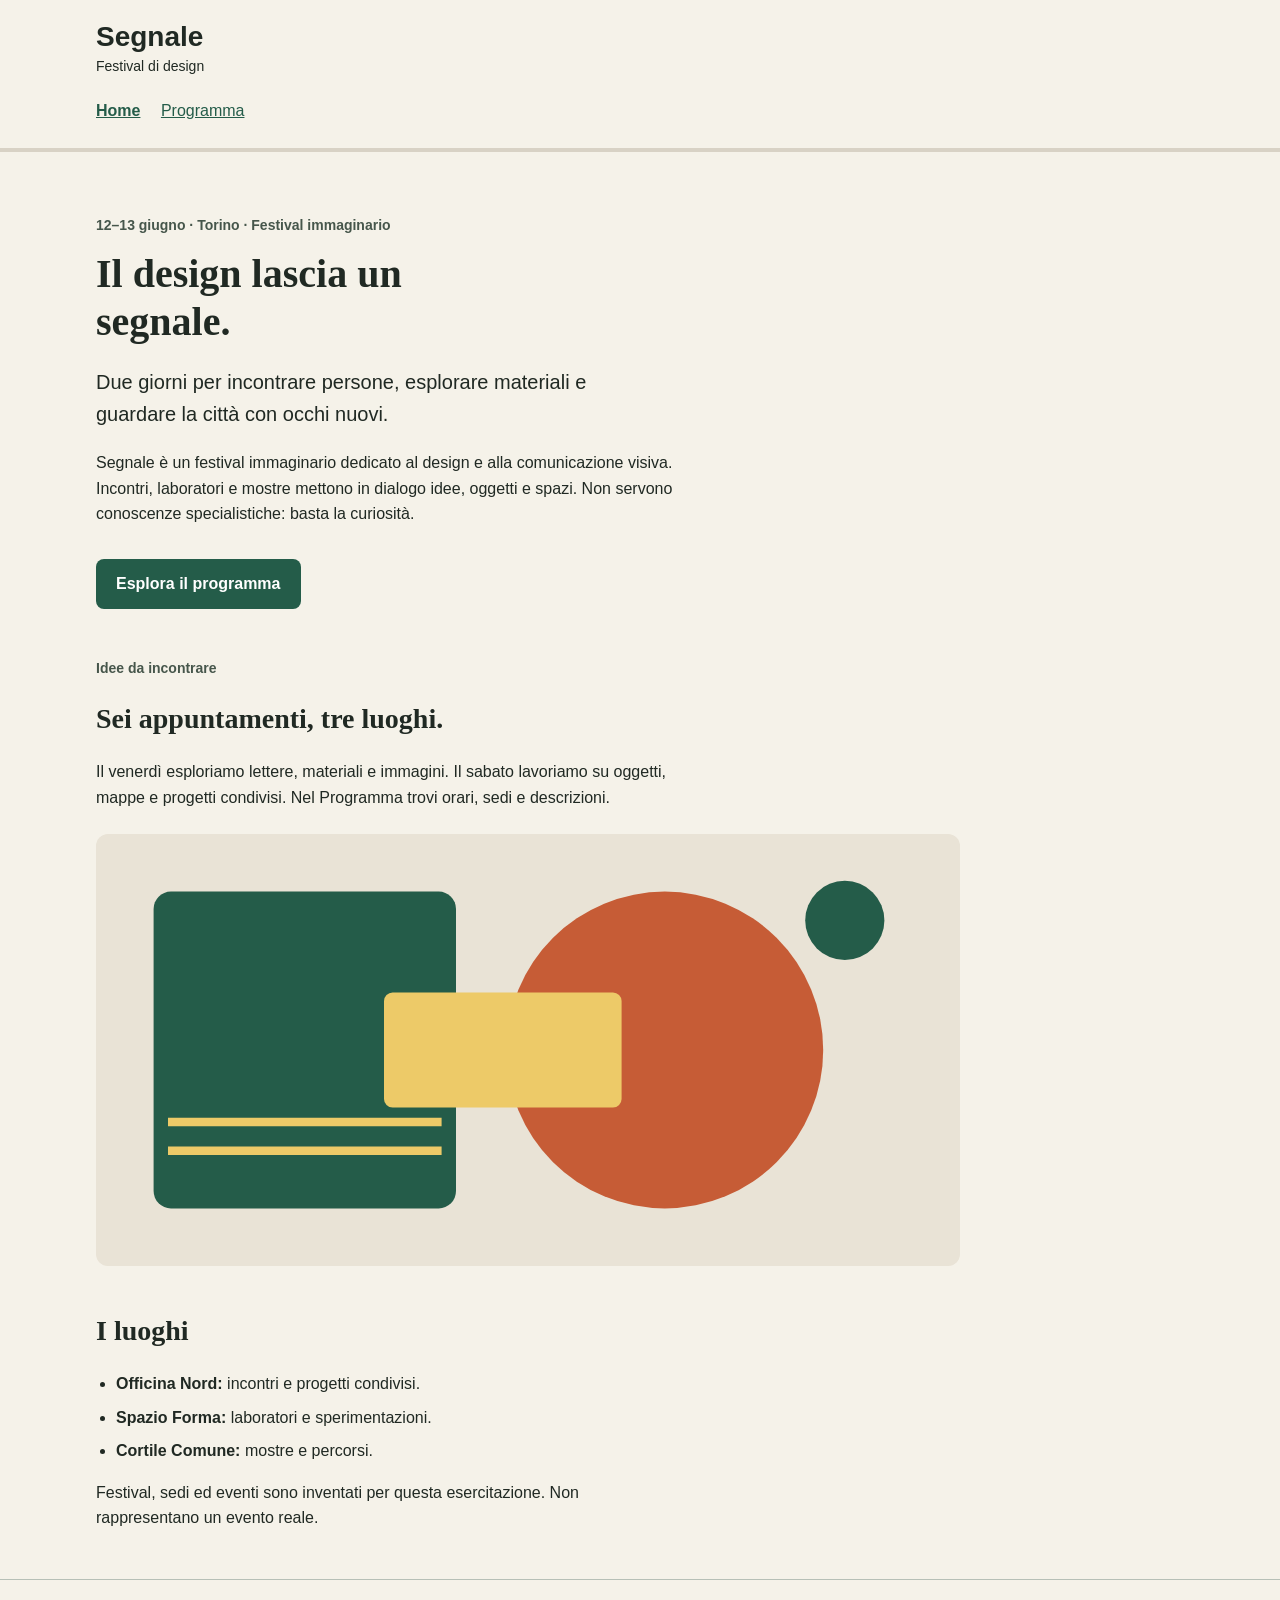
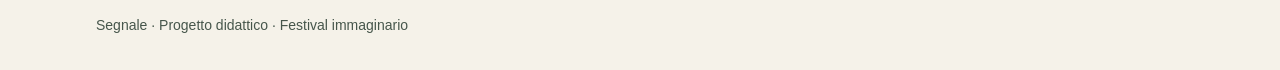
==== index.html @ e47b8af6 "Sito iniziale" ====
<!doctype html>
<html lang="it">
<head>
  <meta charset="utf-8">
  <meta name="viewport" content="width=device-width, initial-scale=1">
  <title>Segnale — Festival di design</title>
  <link rel="stylesheet" href="style.css">
</head>
<body>
  <a class="skip-link" href="#contenuto">Vai al contenuto</a>
  <header class="site-header">
    <div class="container">
      <a class="brand" href="index.html">Segnale<span>Festival di design</span></a>
      <nav aria-label="Navigazione principale">
        <a href="index.html" aria-current="page">Home</a>
        <!-- Da completare: collegare questa voce alla pagina Programma. -->
        <a href="#">Programma</a>
      </nav>
    </div>
  </header>

  <main id="contenuto" class="container">
    <section class="intro" aria-labelledby="titolo-home">
      <p class="eyebrow">12–13 giugno · Torino · Festival immaginario</p>
      <h1 id="titolo-home">Il design lascia un segnale.</h1>
      <p class="lead">Due giorni per incontrare persone, esplorare materiali e guardare la città con occhi nuovi.</p>
      <p class="reading-text">Segnale è un festival immaginario dedicato al design e alla comunicazione visiva. Incontri, laboratori e mostre mettono in dialogo idee, oggetti e spazi. Non servono conoscenze specialistiche: basta la curiosità.</p>
      <!-- Da completare: anche questo collegamento deve aprire il Programma. -->
      <a class="button-link" href="#">Esplora il programma</a>
    </section>

    <section class="content-section" aria-labelledby="titolo-festival">
      <p class="eyebrow">Idee da incontrare</p>
      <h2 id="titolo-festival">Sei appuntamenti, tre luoghi.</h2>
      <p class="reading-text">Il venerdì esploriamo lettere, materiali e immagini. Il sabato lavoriamo su oggetti, mappe e progetti condivisi. Nel Programma trovi orari, sedi e descrizioni.</p>
      <img class="festival-image" src="assets/festival.svg" alt="Composizione geometrica di cerchi e rettangoli nei colori del festival" width="1200" height="600">
    </section>

    <section class="content-section" aria-labelledby="titolo-luoghi">
      <h2 id="titolo-luoghi">I luoghi</h2>
      <ul class="venues">
        <li><strong>Officina Nord:</strong> incontri e progetti condivisi.</li>
        <li><strong>Spazio Forma:</strong> laboratori e sperimentazioni.</li>
        <li><strong>Cortile Comune:</strong> mostre e percorsi.</li>
      </ul>
      <p class="reading-text">Festival, sedi ed eventi sono inventati per questa esercitazione. Non rappresentano un evento reale.</p>
    </section>
  </main>

  <footer class="site-footer"><div class="container"><p>Segnale · Progetto didattico · Festival immaginario</p></div></footer>
</body>
</html>
---- style.css ----
/* Stile iniziale: tipografia, colori e variabili CSS sono già predisposti.
   Lavoreremo su collegamenti, CSS condiviso e disposizione delle schede. */

/* Scelte comuni: ogni regola usa var() per richiamarne il valore. */
:root {
  --colore-primario: #245c49;
  --colore-primario-scuro: #173f32;
  --colore-sfondo: #f5f2e9;
  --colore-testo: #202923;
  --font-testo: Arial, Helvetica, sans-serif;
  --font-titoli: Georgia, "Times New Roman", serif;
}

* {
  box-sizing: border-box;
}

body {
  margin: 0;
  background: var(--colore-sfondo);
  color: var(--colore-testo);
  font-family: var(--font-testo);
  font-size: 1rem;
  line-height: 1.6;
}

a {
  color: var(--colore-primario);
}

a:hover {
  text-decoration-thickness: 3px;
}

a:focus-visible {
  outline: 3px solid var(--colore-testo);
  outline-offset: 4px;
}

.container {
  width: 92%;
  max-width: 68rem;
  margin: 0 auto;
}

.site-header {
  padding: 1.25rem 0;
  border-bottom: 4px solid #d8d2c5;
}

.brand {
  display: inline-block;
  color: var(--colore-testo);
  font-size: 1.75rem;
  font-weight: bold;
  line-height: 1.2;
  text-decoration: none;
}

.brand span {
  display: block;
  margin-top: 0.25rem;
  font-size: 0.875rem;
  font-weight: normal;
}

nav {
  margin-top: 1rem;
}

nav a {
  display: inline-block;
  margin-right: 1rem;
  padding: 0.25rem 0;
}

nav a[aria-current="page"] {
  font-weight: bold;
}

.intro {
  padding: 3rem 0 1rem;
}

.eyebrow,
.event-meta {
  color: #46564b;
  font-size: 0.875rem;
  font-weight: bold;
}

h1,
h2,
h3 {
  font-family: var(--font-titoli);
  line-height: 1.2;
}

h1 {
  max-width: 18ch;
  margin: 0.75rem 0 1.25rem;
  font-size: 2.5rem;
}

h2 {
  font-size: 1.75rem;
}

h3 {
  margin: 0.5rem 0 0.75rem;
  font-size: 1.375rem;
}

.lead {
  max-width: 48ch;
  font-size: 1.25rem;
}

.reading-text {
  max-width: 65ch;
}

.button-link {
  display: inline-block;
  margin-top: 1rem;
  padding: 0.75rem 1.25rem;
  border-radius: 0.5rem;
  background: var(--colore-primario);
  color: #ffffff;
  font-weight: bold;
  text-decoration: none;
}

.button-link:hover {
  background: var(--colore-primario-scuro);
}

.content-section {
  margin: 2rem 0 3rem;
}

.festival-image {
  display: block;
  width: 100%;
  max-width: 54rem;
  height: auto;
  margin-top: 1.5rem;
  border-radius: 0.75rem;
}

.venues {
  padding-left: 1.25rem;
}

.venues li {
  margin-bottom: 0.5rem;
}

/* Qui inseriremo la regola .event-grid durante la demo. */

.event-card {
  margin-bottom: 1.5rem;
  overflow: hidden;
  border: 1px solid #b7c0b7;
  border-radius: 0.75rem;
  background: #ffffff;
}

.event-card img {
  display: block;
  width: 100%;
  height: auto;
}

.event-body {
  padding: 1.25rem;
}

.event-body p:last-child {
  margin-bottom: 0;
}

.event-place {
  color: #46564b;
  font-size: 0.875rem;
}

.site-footer {
  padding: 1.25rem 0;
  border-top: 1px solid #b7c0b7;
  color: #46564b;
  font-size: 0.875rem;
}

.skip-link {
  position: absolute;
  top: -6rem;
  left: 1rem;
  padding: 0.75rem 1rem;
  background: #ffffff;
  color: var(--colore-testo);
}

.skip-link:focus {
  top: 1rem;
}

/* Qui aggiungeremo la media query durante la demo. */
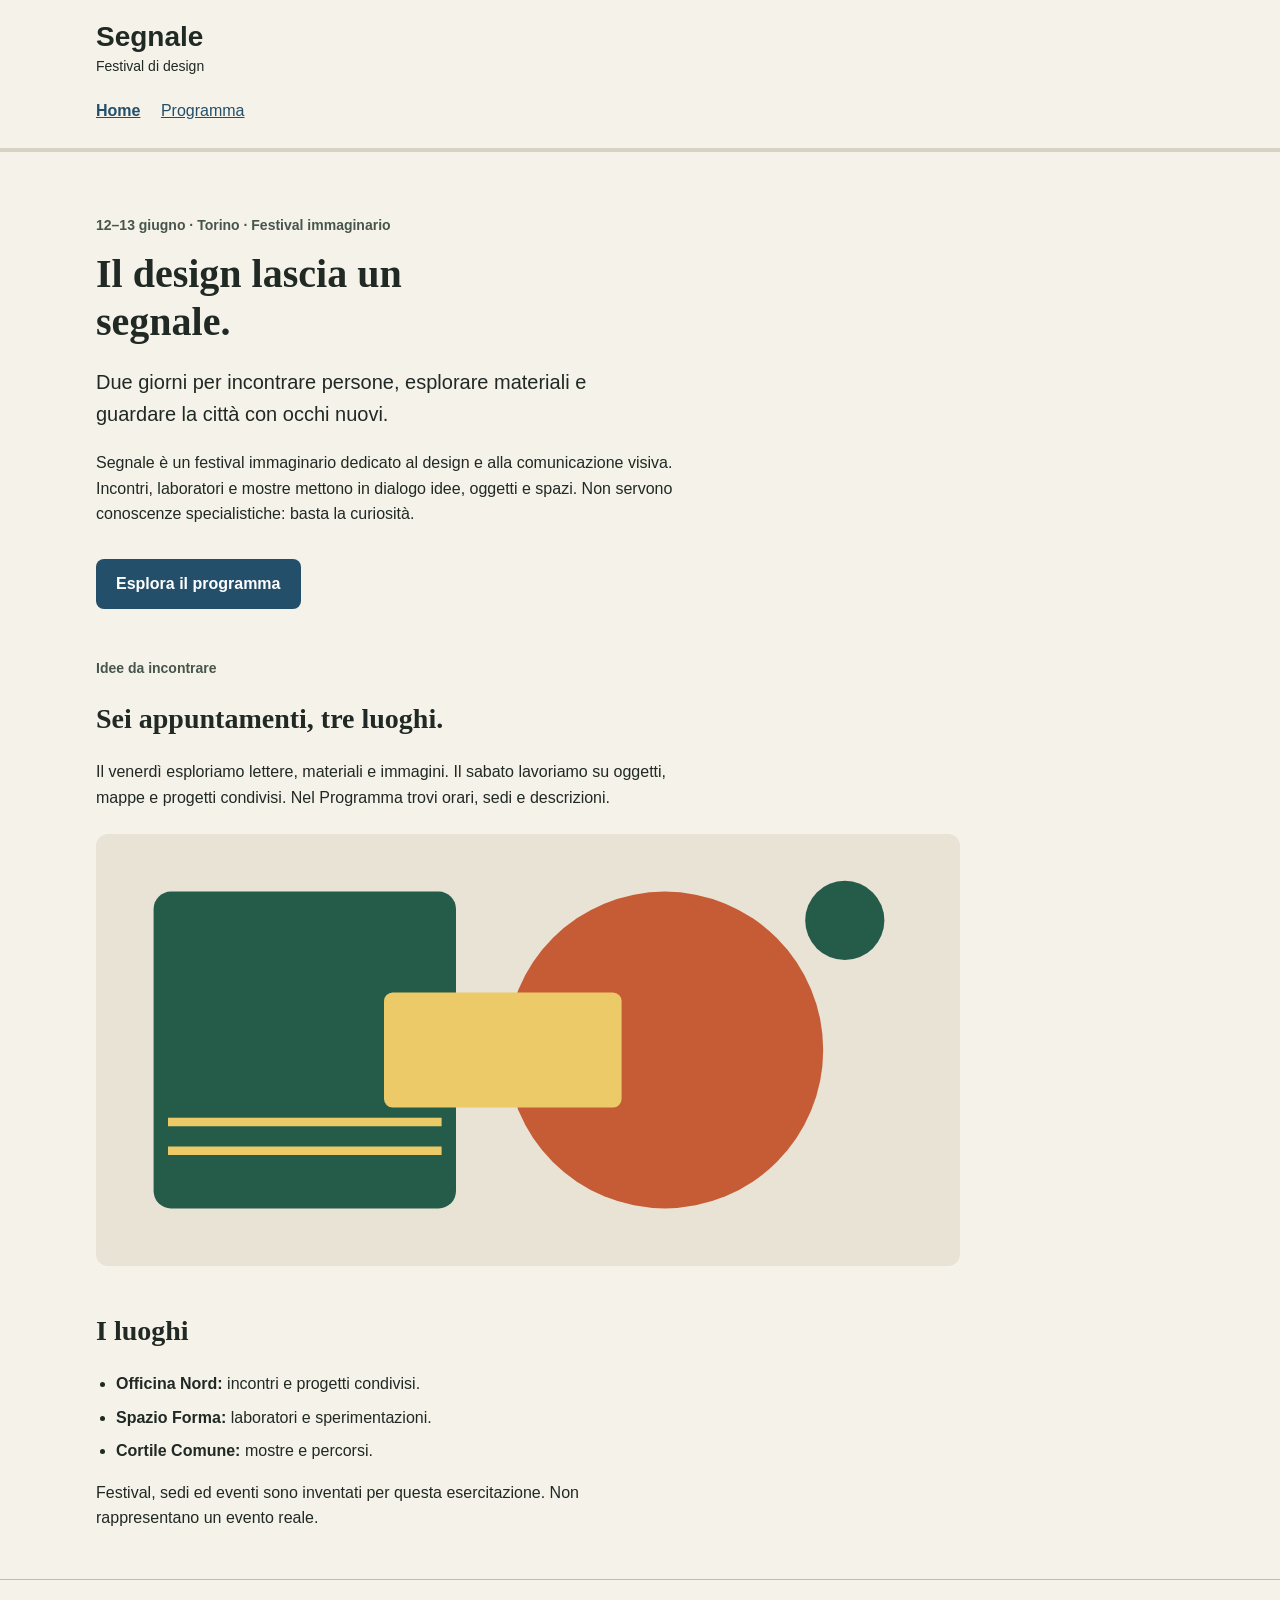
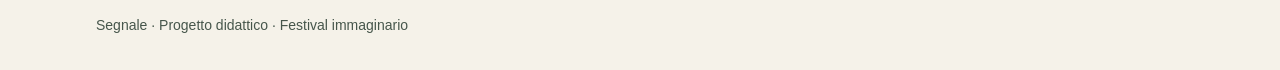
==== commit afc83c25: "Modifiche collegamenti" ====
--- a/index.html
+++ b/index.html
@@ -14,7 +14,7 @@
       <nav aria-label="Navigazione principale">
         <a href="index.html" aria-current="page">Home</a>
         <!-- Da completare: collegare questa voce alla pagina Programma. -->
-        <a href="#">Programma</a>
+        <a href="programma.html">Programma</a>
       </nav>
     </div>
   </header>
@@ -26,7 +26,7 @@
       <p class="lead">Due giorni per incontrare persone, esplorare materiali e guardare la città con occhi nuovi.</p>
       <p class="reading-text">Segnale è un festival immaginario dedicato al design e alla comunicazione visiva. Incontri, laboratori e mostre mettono in dialogo idee, oggetti e spazi. Non servono conoscenze specialistiche: basta la curiosità.</p>
       <!-- Da completare: anche questo collegamento deve aprire il Programma. -->
-      <a class="button-link" href="#">Esplora il programma</a>
+      <a class="button-link" href="programma.html">Esplora il programma</a>
     </section>
 
     <section class="content-section" aria-labelledby="titolo-festival">
--- a/style.css
+++ b/style.css
@@ -3,12 +3,12 @@
 
 /* Scelte comuni: ogni regola usa var() per richiamarne il valore. */
 :root {
-  --colore-primario: #245c49;
-  --colore-primario-scuro: #173f32;
+  --colore-primario: #244f6a;
+  --colore-primario-scuro: #172c46;
   --colore-sfondo: #f5f2e9;
   --colore-testo: #202923;
-  --font-testo: Arial, Helvetica, sans-serif;
-  --font-titoli: Georgia, "Times New Roman", serif;
+  --font-testo: "Poppins", sans-serif;
+  --font-titoli: "Palatino Linotype", serif;
 }
 
 * {
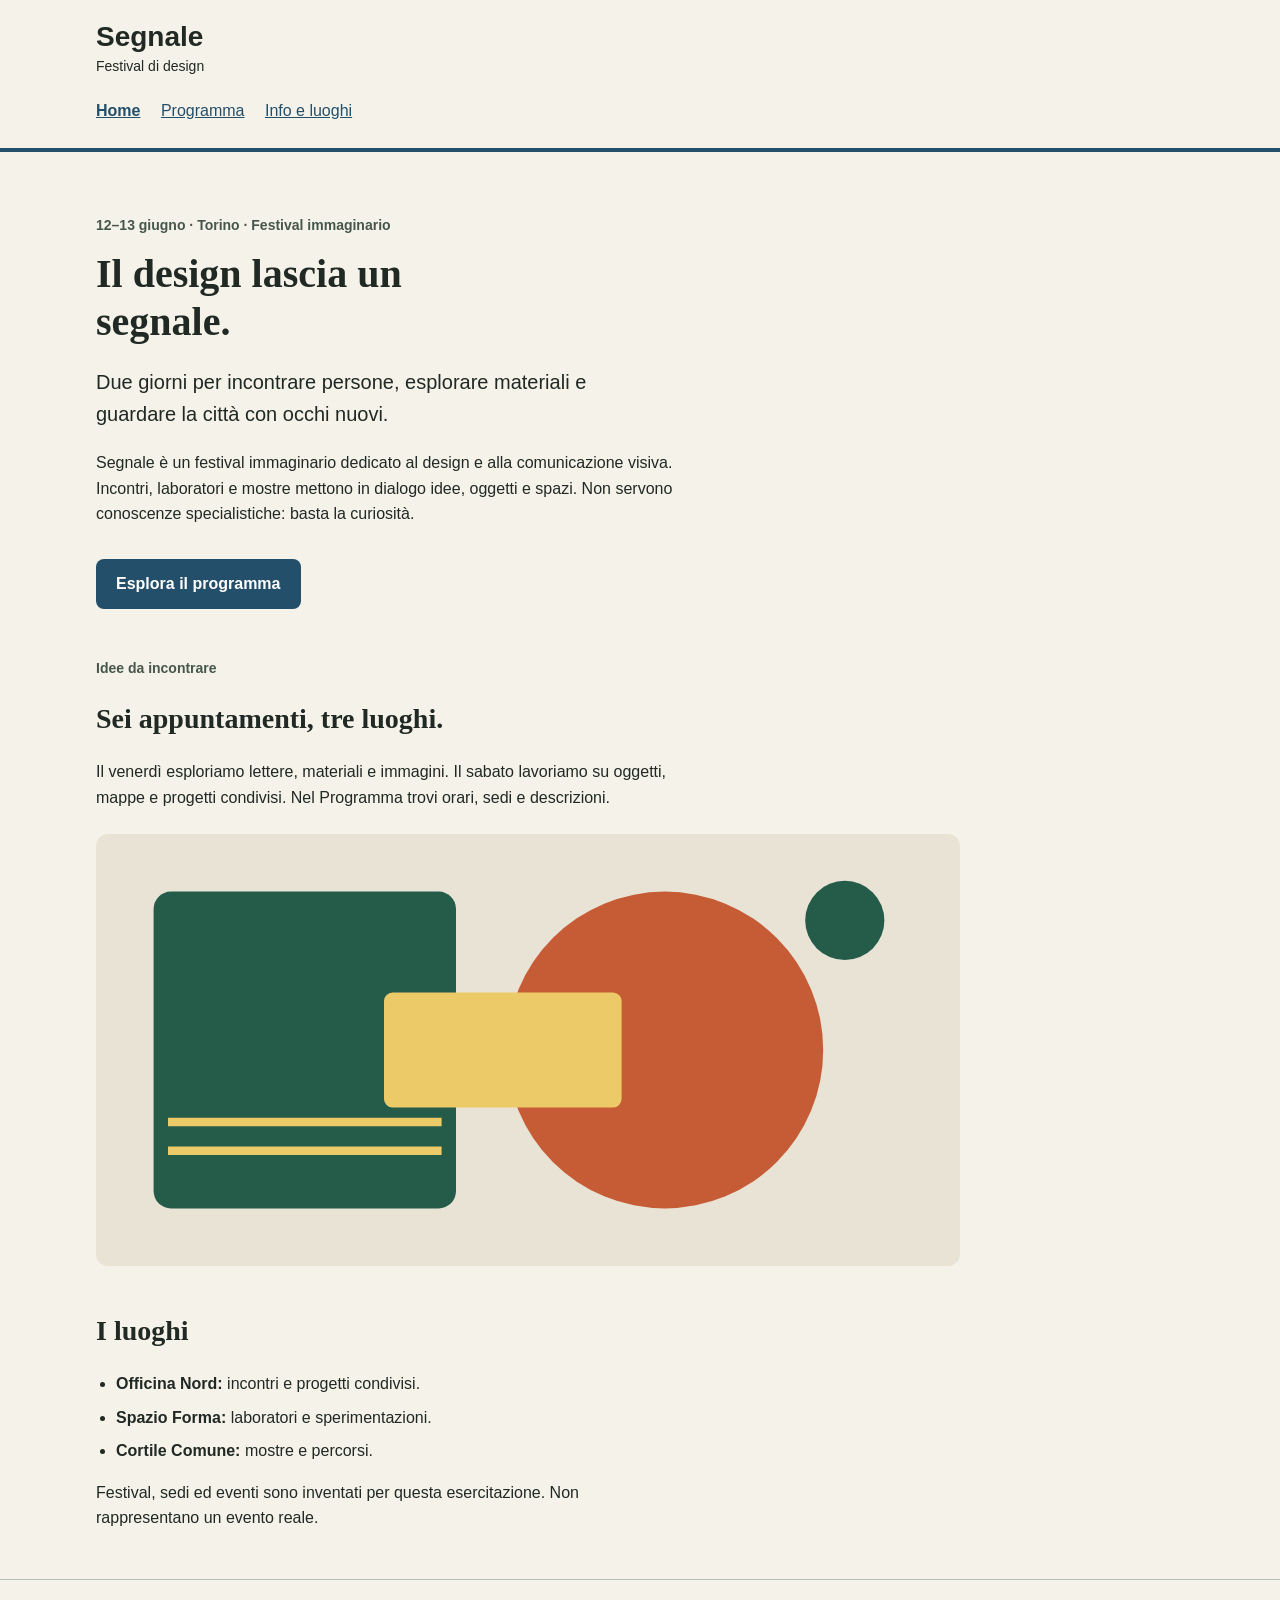
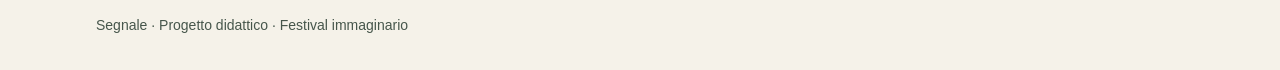
==== commit 9eb83f66: "Aggiunta info e swiper" ====
--- a/index.html
+++ b/index.html
@@ -13,8 +13,8 @@
       <a class="brand" href="index.html">Segnale<span>Festival di design</span></a>
       <nav aria-label="Navigazione principale">
         <a href="index.html" aria-current="page">Home</a>
-        <!-- Da completare: collegare questa voce alla pagina Programma. -->
         <a href="programma.html">Programma</a>
+        <a href="info.html">Info e luoghi</a>
       </nav>
     </div>
   </header>
@@ -25,7 +25,6 @@
       <h1 id="titolo-home">Il design lascia un segnale.</h1>
       <p class="lead">Due giorni per incontrare persone, esplorare materiali e guardare la città con occhi nuovi.</p>
       <p class="reading-text">Segnale è un festival immaginario dedicato al design e alla comunicazione visiva. Incontri, laboratori e mostre mettono in dialogo idee, oggetti e spazi. Non servono conoscenze specialistiche: basta la curiosità.</p>
-      <!-- Da completare: anche questo collegamento deve aprire il Programma. -->
       <a class="button-link" href="programma.html">Esplora il programma</a>
     </section>
 
--- a/style.css
+++ b/style.css
@@ -45,7 +45,7 @@
 
 .site-header {
   padding: 1.25rem 0;
-  border-bottom: 4px solid #d8d2c5;
+  border-bottom: 4px solid var(--colore-primario);
 }
 
 .brand {
@@ -156,10 +156,14 @@
   margin-bottom: 0.5rem;
 }
 
-/* Qui inseriremo la regola .event-grid durante la demo. */
+.event-grid {
+  display: grid;
+  grid-template-columns: repeat(2, minmax(0, 1fr));
+  gap: 1.5rem;
+}
 
 .event-card {
-  margin-bottom: 1.5rem;
+  margin-bottom: 0;
   overflow: hidden;
   border: 1px solid #b7c0b7;
   border-radius: 0.75rem;
@@ -173,7 +177,7 @@
 }
 
 .event-body {
-  padding: 1.25rem;
+  padding: 1.75rem;
 }
 
 .event-body p:last-child {
@@ -205,4 +209,55 @@
   top: 1rem;
 }
 
-/* Qui aggiungeremo la media query durante la demo. */
+@media (max-width: 599.98px) {
+  .event-grid {
+    grid-template-columns: 1fr;
+  }
+}
+
+@media (min-width: 1024px) {
+  .event-grid {
+    grid-template-columns: repeat(3, minmax(0, 1fr));
+  }
+}
+
+/* Galleria delle sedi (Swiper) */
+.luoghi-swiper {
+  --swiper-theme-color: #ffffff ;
+  --proporzione: 1200 / 675;
+  --swiper-navigation-size: clamp(1.25rem, 6cqw, 2rem);
+  --swiper-navigation-sides-offset: clamp(0.25rem, 2cqw, 0.75rem);
+  container-type: inline-size;
+  width: 100%;
+  max-width: 54rem;
+  min-width: 0;
+  margin-top: 1.5rem;
+}
+
+.luoghi-swiper .swiper-slide {
+  width: 100%;
+}
+
+.luoghi-swiper figure {
+  margin: 0;
+}
+
+.luoghi-swiper img {
+  display: block;
+  width: 100%;
+  height: auto;
+  aspect-ratio: var(--proporzione);
+  object-fit: cover;
+  border-radius: 0.75rem;
+}
+
+.luoghi-swiper figcaption {
+  padding: 0.75rem 0 1rem;
+}
+
+.luoghi-swiper .swiper-button-prev,
+.luoghi-swiper .swiper-button-next {
+  top: 28.125cqw;
+  margin-top: calc(var(--swiper-navigation-size) / -2);
+  filter: drop-shadow(2px 2px 2px var(--colore-primario-scuro));
+}
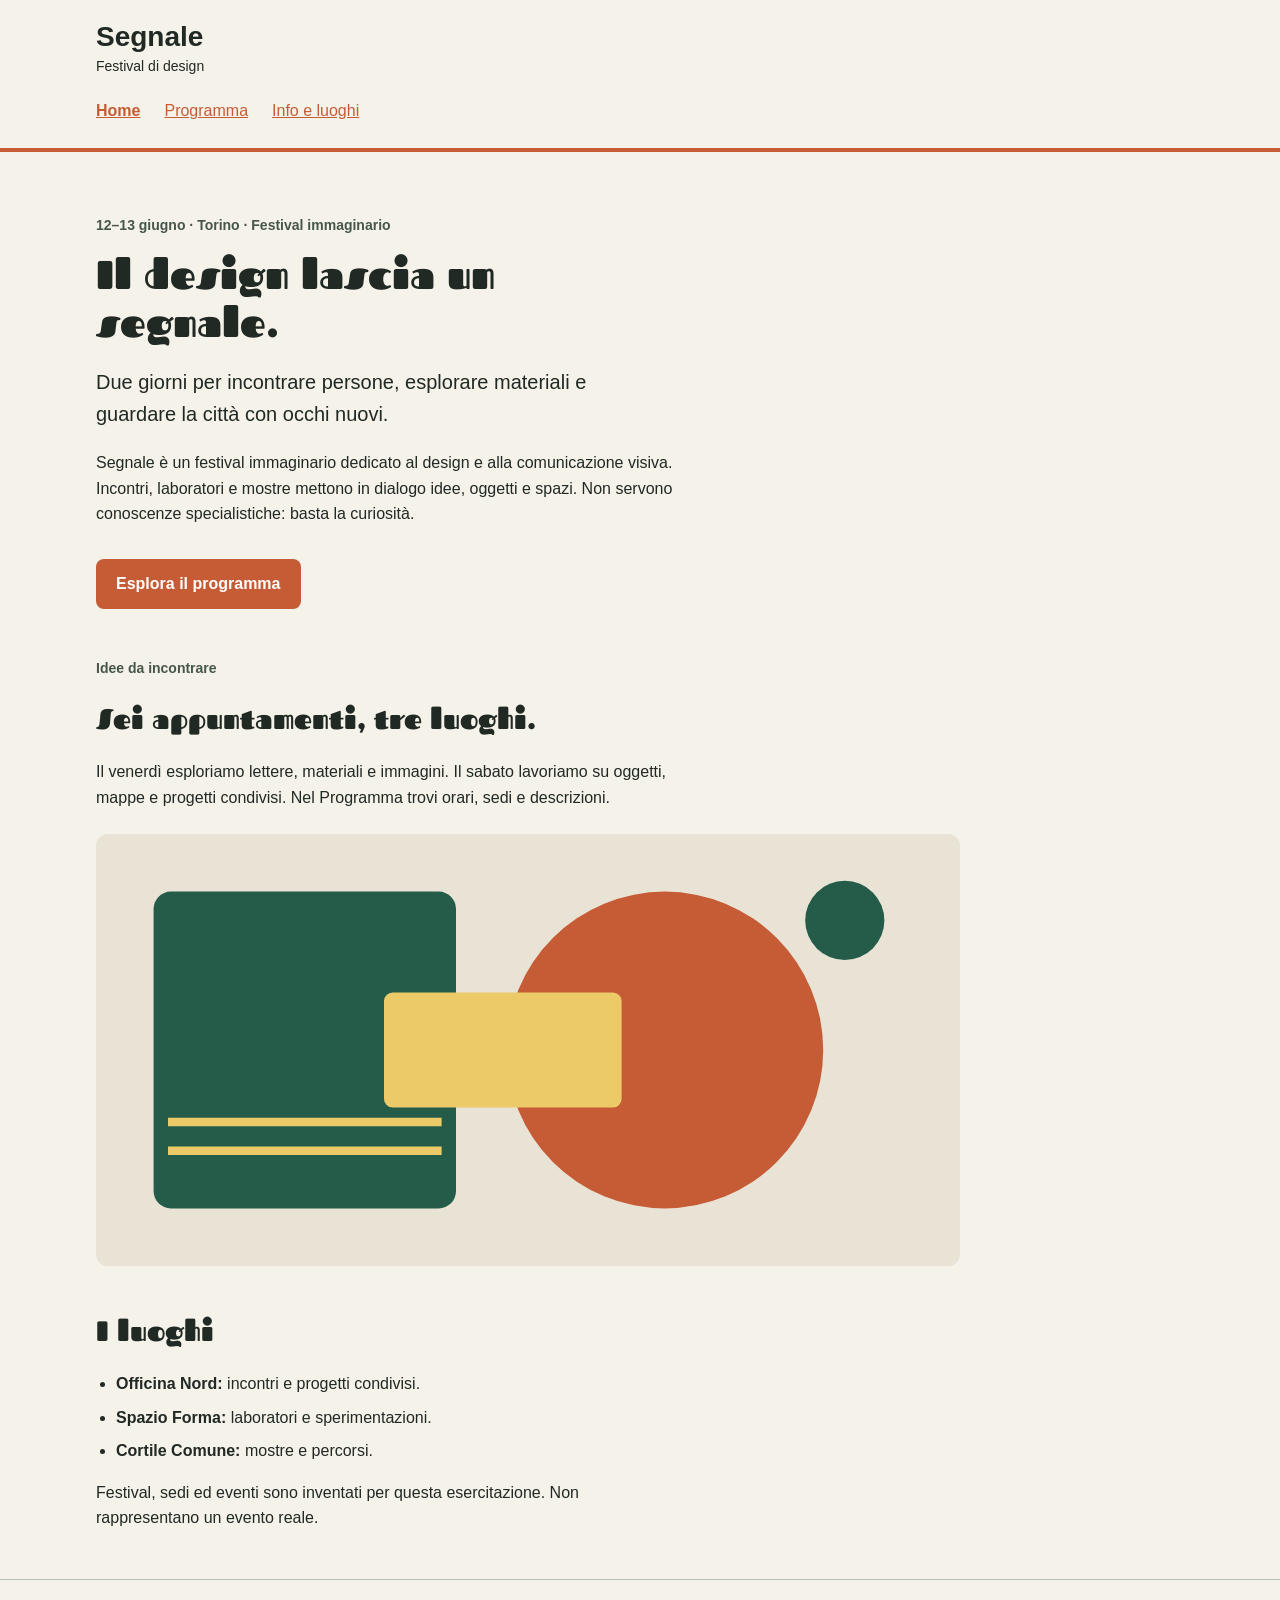
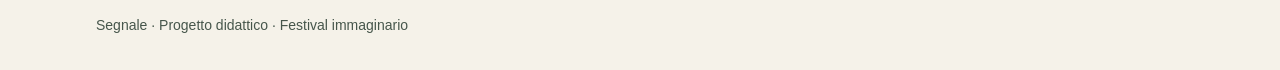
==== commit 6170c06e: "Modifiche stile" ====
--- a/index.html
+++ b/index.html
@@ -4,6 +4,7 @@
   <meta charset="utf-8">
   <meta name="viewport" content="width=device-width, initial-scale=1">
   <title>Segnale — Festival di design</title>
+  <link rel="stylesheet" href="https://fonts.googleapis.com/css?family=Fascinate&display=swap">
   <link rel="stylesheet" href="style.css">
 </head>
 <body>
--- a/style.css
+++ b/style.css
@@ -3,12 +3,12 @@
 
 /* Scelte comuni: ogni regola usa var() per richiamarne il valore. */
 :root {
-  --colore-primario: #244f6a;
-  --colore-primario-scuro: #172c46;
+  --colore-primario: #C65C36;
+  --colore-primario-scuro: #993b18;
   --colore-sfondo: #f5f2e9;
   --colore-testo: #202923;
   --font-testo: "Poppins", sans-serif;
-  --font-titoli: "Palatino Linotype", serif;
+  --font-titoli: "Fascinate", sans-serif;
 }
 
 * {
@@ -44,8 +44,18 @@
 }
 
 .site-header {
-  padding: 1.25rem 0;
+  position: sticky;
+  top: 0;
+  z-index: 1000;
+  padding: 0.75rem 0;
   border-bottom: 4px solid var(--colore-primario);
+  background: var(--colore-sfondo);
+}
+
+@media (min-width: 600px) {
+  .site-header {
+    padding: 1.25rem 0;
+  }
 }
 
 .brand {
@@ -65,17 +75,35 @@
 }
 
 nav {
-  margin-top: 1rem;
+  display: flex;
+  flex-direction: column;
+  gap: 0;
+  margin-top: 0.75rem;
 }
 
 nav a {
-  display: inline-block;
-  margin-right: 1rem;
-  padding: 0.25rem 0;
+  display: block;
+  padding: 0.5rem 0;
+  border-top: 1px solid #b7c0b7;
 }
 
 nav a[aria-current="page"] {
   font-weight: bold;
+}
+
+@media (min-width: 600px) {
+  nav {
+    flex-direction: row;
+    flex-wrap: wrap;
+    gap: 0.5rem 1.5rem;
+    margin-top: 1rem;
+  }
+
+  nav a {
+    display: inline-block;
+    padding: 0.25rem 0;
+    border-top: 0;
+  }
 }
 
 .intro {
@@ -258,6 +286,39 @@
 .luoghi-swiper .swiper-button-prev,
 .luoghi-swiper .swiper-button-next {
   top: 28.125cqw;
-  margin-top: calc(var(--swiper-navigation-size) / -2);
-  filter: drop-shadow(2px 2px 2px var(--colore-primario-scuro));
-}
+  width: calc(var(--swiper-navigation-size) * 1.5);
+  height: calc(var(--swiper-navigation-size) * 1.5);
+  margin-top: calc(var(--swiper-navigation-size) * -0.75);
+  border-radius: 50%;
+  background: rgba(198, 92, 54, 0.92);
+  filter: none;
+}
+
+.luoghi-swiper .swiper-button-prev svg,
+.luoghi-swiper .swiper-button-next svg {
+  width: 60%;
+  height: 60%;
+}
+
+.luoghi-swiper .swiper-button-prev svg {
+  transform: translateX(-6%);
+}
+
+.luoghi-swiper .swiper-button-next svg {
+  transform: translateX(6%);
+}
+
+/* Mappa delle sedi */
+#mappa-sedi {
+  display: block;
+  width: 100%;
+  max-width: 54rem;
+  height: clamp(18rem, 60vw, 28rem);
+  border: 0;
+  border-radius: 0.75rem;
+}
+
+.colonna-centrale {
+  max-width: 54rem;
+  margin-inline: auto;
+}
